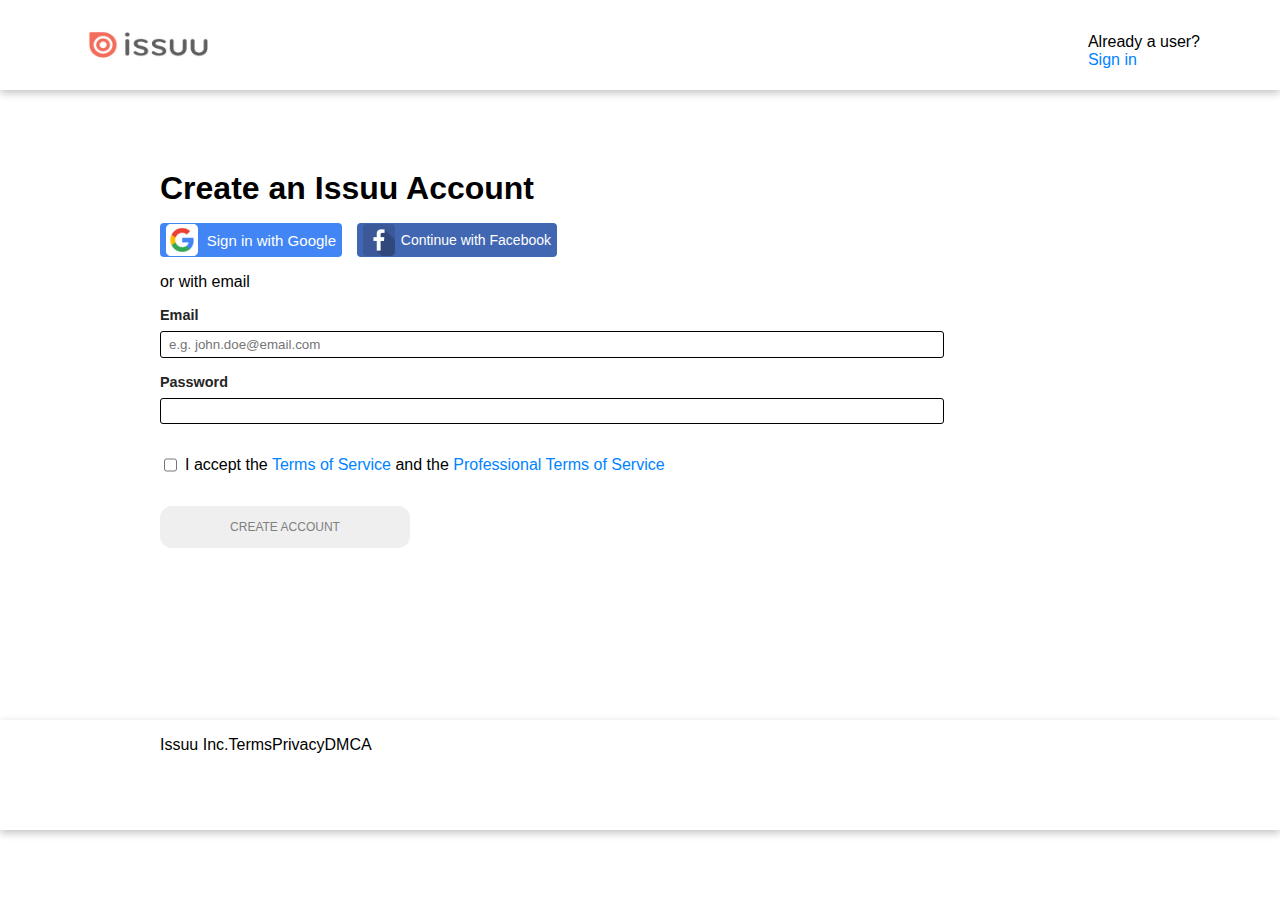
==== ejerciciosS2/assets1/index.html @ c568428a "first commit" ====
<!DOCTYPE html>
<html lang="en">
  <head>
    <meta charset="UTF-8" />
    <meta http-equiv="X-UA-Compatible" content="IE=edge" />
    <meta name="viewport" content="width=device-width, initial-scale=1.0" />
    <!-- Icon for the tab bar-->
    <link
      rel="icon"
      type="image.png"
      href="./images/icons8-issuu-48.png"
      alt="issuu icon"
    />
    <!--Link to CSS-->
    <link rel="stylesheet" href="./styles.css" />
    <title>Sign in to Issuu | Easy-To-Use Content & Distribution Tools</title>
  </head>
  <body>
    <!--This is the header-->
    <header>
      <nav class="header">
        <img
          src="./images/issuu-logo-horizontal-colour.jpg"
          class="header__image"
          alt="issuu logo"
        />
        <p class="header__text">
          Already a user?<a
            href="#signIn"
            class="header__text header__text--decoration"
            >Sign in</a
          >
        </p>
      </nav>
    </header>
    <!--This is the main section-->
    <main>
      <section class="section1">
        <h1 class="section__title">Create an Issuu Account</h1>
        <div class="section__buttons">
          <button class="section__button-google" type="button">
            <img src="./images/google_icon.png" />Sign in with Google
          </button>
          <button class="section__button-facebook" type="button">
            <img
              class="section__image-facebook--size"
              src="./images/facebook_icon.png"
            />Continue with Facebook
          </button>
        </div>
        <p>or with <a class="section__email-link" href="#email">email</a></p>

        <form class="form__signup" action="/action_page.php">
          <!--<div class="form__item-email">-->
          <label class="form__label" for="email">Email</label>
          <input
            class="form__input-email"
            type="email"
            id="email"
            name="user_email"
            placeholder="e.g. john.doe@email.com"
          />
          <!--</div>-->

          <!--<div class="form__item-password">-->
          <label class="form__label" for="password">Password</label>
          <input
            class="form__input-password"
            type="password"
            id="password"
            name="user_pwd"
            placeholder=""
          />
          <!-- </div>-->

          <div class="checkbox">
            <input
              class="form__checkbox-input"
              type="checkbox"
              id="terms"
              name="user_terms"
            />
            <!--class="form__label"-->
            <p>
              I accept the <a class="item__hyperlink">Terms of Service</a> and
              the
              <a class="item__hyperlink">Professional Terms of Service</a>
            </p>
          </div>
        </form>
        <button class="button__signup">create account</button>
      </section>
    </main>

    <!--This is the footer-->
    <footer>
      <div class="footer">
        <p>Issuu Inc.</p>
        <p>Terms</p>
        <p>Privacy</p>
        <p>DMCA</p>
      </div>
    </footer>
  </body>
</html>
---- ejerciciosS2/assets1/styles.css ----
html,body{
  font-family: 'Roboto', sans-serif;
  margin: 0;
  padding: 0;
}

/*This is the header*/
.header {
  margin: 0;
  background-color: #ffffff;
  box-shadow: rgba(0, 0, 0, 0.24) 0px 3px 8px;
  display: flex;
  flex-direction: row;
  flex-wrap: wrap;
  justify-content: space-between;
  align-items: center;
}

.header__image {
  margin-left: 3rem;
  height: 90px;
  width: 200px;
}

/*This could be much simpler?*/
.header__text{
  margin-right: 5rem;
  margin-top: 1.8rem;
  display: table-cell;
}

.header__text--decoration {
  text-decoration: none;
  color: rgb(0, 132, 255);
}


/*This is the main section*/
main {
  max-width: 100vw;
  min-height: 70vh;
  /*display: flex;*/
}

.section1 {
  margin-left: 10rem;
  display: flex;
  flex-direction: column;
  /*flex-wrap: nowrap;
  justify-content: flex-start;
  align-items: flex-start;
  align-content: center;*/
}

.section__title {
  margin-top: 5rem;
  margin-bottom: 1rem;
}

.section__buttons {
  display: flex;
  gap: 15px;
}

.section__button-google {
  background-color: #4285f4;
  color: white;
  border-width: 0;
  border-radius: 4px;
  width: 182px;
  font-size: 15px;
  display: flex;
  align-items: center;
  justify-content: space-between;
}

.section__button-google:hover {
  cursor: pointer;
}

.section__button-facebook {
  background-color: #4267b2;
  color: white;
  border-width: 0;
  border-radius: 4px;
  width: 200px;
  font-size: 14px;
  display: flex;
  align-items: center;
  justify-content: space-between;
}

.section__image-facebook--size {
  height: 2rem;
}

.section__button-facebook:hover {
  cursor: pointer;
}

.section__email-link{
  text-decoration: none;
  color: black;
}

/*
.section__buttong:hover {
  background-color: #4285f4;
}

.button:active {
  background-color: #4285f4;
  box-shadow: 0 5px #4285f4;
  transform: translateY(4px);
}
*/

.form__signup{
  display: flex;
  flex-direction: column;
  max-width: 70%;
}

/*.form__item-email{
  display: flex;
  flex-direction: column;
  gap: 5px;
  width: 70%;
  border-radius: 2px;
  margin-bottom: .5rem;
}*/

.form__input-email{
  margin-bottom: 1rem;
}

/*.form__item-password{
  display: flex;
  flex-direction: column;
  gap: 10px;
  width: 70%;
  margin-bottom: .5px;
}*/

.form__input-password{
  margin-bottom: 1rem;
}

.form__checkbox-input{
  background-color: #ffffff;
  border: solid 1px #ffffff;
  padding: .7rem;
  border-radius: 3px;
}

.item__hyperlink{
  text-decoration: none;
  color: rgb(0, 132, 255);
}
.item__hyperlink:hover{
  cursor: pointer;
}

.button__signup{
  margin-top: 1rem;
  color: grey;
  padding: 14px 40px;
  border-width: 0;
  border-radius: 12px;
  font-size: 12px;
  display: flex;
  width: 250px;
  text-align: center;
  text-transform:uppercase;
  justify-content: center;
  cursor: pointer;
}

.form__label{
  font-size: 0.9rem;
  font-weight: 600;
  color: rgb(37, 37, 37);
  margin-bottom:.5rem;
}

.form__input-email, .form__input-password{
  padding: 0.3rem 1rem;
  border: solid 1px black;
  border-radius: 3px;
  outline: none;
  transition: ease-in 0.3s;
}

.form__input-email, .form__input-password{
  margin-left: 0rem;
  padding-left: 0.5rem;
}

.checkbox{
  display: flex;
}

.form__checkbox-input{
  margin-right: 0.5rem;
  background-color: white;
  border: solid 1px grey;
  padding:0.7rem;
  border-radius: 3px;

}

/**/
footer{
  background-color: #ffffff;
  box-shadow: rgba(0, 0, 0, 0.24) 0px 3px 8px;
  height: 110px;
}


.footer {
  margin-left: 10rem;
  margin-bottom: 2rem;
  display: flex;
  flex-direction: row;
  justify-content: flex-start;
  align-items: flex-end;
}
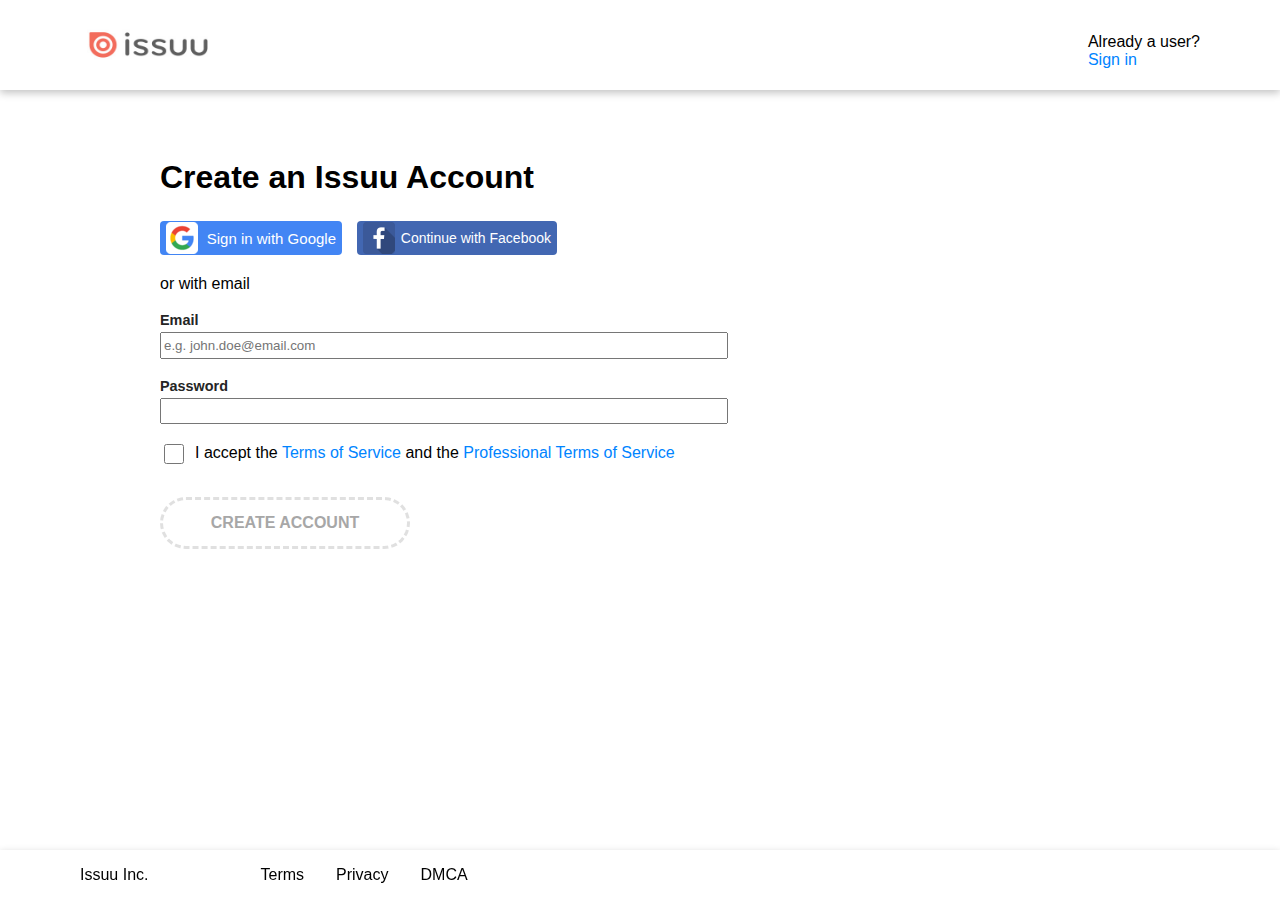
==== commit 3fd902c6: "ejercicioS2 assets1-final" ====
--- a/ejerciciosS2/assets1/index.html
+++ b/ejerciciosS2/assets1/index.html
@@ -19,15 +19,16 @@
     <!--This is the header-->
     <header>
       <nav class="header">
+        <!--Create an SVG instead-->
         <img
           src="./images/issuu-logo-horizontal-colour.jpg"
           class="header__image"
           alt="issuu logo"
         />
-        <p class="header__text">
+        <p class="header__text-signin">
           Already a user?<a
             href="#signIn"
-            class="header__text header__text--decoration"
+            class="header__text-signin header__text-signin--decoration"
             >Sign in</a
           >
         </p>
@@ -35,67 +36,63 @@
     </header>
     <!--This is the main section-->
     <main>
-      <section class="section1">
-        <h1 class="section__title">Create an Issuu Account</h1>
-        <div class="section__buttons">
-          <button class="section__button-google" type="button">
+      <form class="form-signup" action="/action_page.php">
+        <h1>Create an Issuu Account</h1>
+        <div class="form-signup__buttons">
+          <button class="form-signup__button-google" type="button" href="#">
             <img src="./images/google_icon.png" />Sign in with Google
           </button>
-          <button class="section__button-facebook" type="button">
+          <button class="form-signup__button-facebook" type="button" href="#">
             <img
-              class="section__image-facebook--size"
+              class="form-signup___image-facebook--size"
               src="./images/facebook_icon.png"
             />Continue with Facebook
           </button>
         </div>
-        <p>or with <a class="section__email-link" href="#email">email</a></p>
-
-        <form class="form__signup" action="/action_page.php">
-          <!--<div class="form__item-email">-->
-          <label class="form__label" for="email">Email</label>
+        <p>
+          or with
+          <a class="form-signup__email-link" href="#">email</a>
+        </p>
+        <label class="form-signup__label" for="email">Email</label>
+        <input
+          class="form-signup__input-email"
+          type="email"
+          id="email"
+          name="user_email"
+          placeholder="e.g. john.doe@email.com"
+          required
+        />
+        <label class="form-signup__label" for="password">Password</label>
+        <input
+          class="form-signup__input-password"
+          type="password"
+          id="password"
+          name="user_pwd"
+          required
+        />
+        <div class="form-signup__checkbox">
           <input
-            class="form__input-email"
-            type="email"
-            id="email"
-            name="user_email"
-            placeholder="e.g. john.doe@email.com"
+            class="form-signup__checkbox-input"
+            type="checkbox"
+            id="checkbox"
+            name="user_terms"
+            required
           />
-          <!--</div>-->
-
-          <!--<div class="form__item-password">-->
-          <label class="form__label" for="password">Password</label>
-          <input
-            class="form__input-password"
-            type="password"
-            id="password"
-            name="user_pwd"
-            placeholder=""
-          />
-          <!-- </div>-->
-
-          <div class="checkbox">
-            <input
-              class="form__checkbox-input"
-              type="checkbox"
-              id="terms"
-              name="user_terms"
-            />
-            <!--class="form__label"-->
-            <p>
-              I accept the <a class="item__hyperlink">Terms of Service</a> and
-              the
-              <a class="item__hyperlink">Professional Terms of Service</a>
-            </p>
-          </div>
-        </form>
+          <p>
+            I accept the
+            <a href="#" class="item__hyperlink">Terms of Service</a> and the
+            <a href="#" class="item__hyperlink"
+              >Professional Terms of Service</a
+            >
+          </p>
+        </div>
         <button class="button__signup">create account</button>
-      </section>
+      </form>
     </main>
-
     <!--This is the footer-->
     <footer>
-      <div class="footer">
-        <p>Issuu Inc.</p>
+      <p>Issuu Inc.</p>
+      <div class="footer__links">
         <p>Terms</p>
         <p>Privacy</p>
         <p>DMCA</p>
--- a/ejerciciosS2/assets1/styles.css
+++ b/ejerciciosS2/assets1/styles.css
@@ -1,68 +1,49 @@
-html,body{
-  font-family: 'Roboto', sans-serif;
+/*GLOBAL*/
+html,
+body {
+  font-family: "Roboto", sans-serif;
   margin: 0;
   padding: 0;
 }
-
-/*This is the header*/
+/*HEADER SECTION*/
 .header {
   margin: 0;
-  background-color: #ffffff;
-  box-shadow: rgba(0, 0, 0, 0.24) 0px 3px 8px;
   display: flex;
   flex-direction: row;
-  flex-wrap: wrap;
   justify-content: space-between;
   align-items: center;
+  box-shadow: rgba(0, 0, 0, 0.24) 0px 3px 8px;
 }
-
 .header__image {
   margin-left: 3rem;
   height: 90px;
   width: 200px;
 }
-
-/*This could be much simpler?*/
-.header__text{
+.header__text-signin,
+.header__text-signin--decoration {
   margin-right: 5rem;
   margin-top: 1.8rem;
   display: table-cell;
+  text-decoration: none;
 }
-
-.header__text--decoration {
-  text-decoration: none;
+.header__text-signin--decoration {
   color: rgb(0, 132, 255);
 }
 
-
-/*This is the main section*/
-main {
-  max-width: 100vw;
-  min-height: 70vh;
-  /*display: flex;*/
-}
-
-.section1 {
-  margin-left: 10rem;
+/*MAIN SECTION*/
+.form-signup {
+  width: 75%;
+  padding: 3rem;
+  margin: auto;
   display: flex;
   flex-direction: column;
-  /*flex-wrap: nowrap;
-  justify-content: flex-start;
-  align-items: flex-start;
-  align-content: center;*/
+  gap: 3.5px;
 }
-
-.section__title {
-  margin-top: 5rem;
-  margin-bottom: 1rem;
-}
-
-.section__buttons {
+.form-signup__buttons {
   display: flex;
   gap: 15px;
 }
-
-.section__button-google {
+.form-signup__button-google {
   background-color: #4285f4;
   color: white;
   border-width: 0;
@@ -72,13 +53,9 @@
   display: flex;
   align-items: center;
   justify-content: space-between;
-}
-
-.section__button-google:hover {
   cursor: pointer;
 }
-
-.section__button-facebook {
+.form-signup__button-facebook {
   background-color: #4267b2;
   color: white;
   border-width: 0;
@@ -88,140 +65,78 @@
   display: flex;
   align-items: center;
   justify-content: space-between;
+  cursor: pointer;
 }
-
-.section__image-facebook--size {
+.form-signup__image-facebook--size {
   height: 2rem;
 }
-
-.section__button-facebook:hover {
-  cursor: pointer;
+.form-signup__label {
+  font-size: 0.9rem;
+  font-weight: 600;
+  color: rgb(37, 37, 37);
 }
-
-.section__email-link{
+.form-signup__email-link {
   text-decoration: none;
   color: black;
 }
-
-/*
-.section__buttong:hover {
-  background-color: #4285f4;
+.form-signup__input-password,
+.form-signup__input-email{
+  width: 35rem;
+  height: 1.3rem;
 }
-
-.button:active {
-  background-color: #4285f4;
-  box-shadow: 0 5px #4285f4;
-  transform: translateY(4px);
-}
-*/
-
-.form__signup{
-  display: flex;
-  flex-direction: column;
-  max-width: 70%;
-}
-
-/*.form__item-email{
-  display: flex;
-  flex-direction: column;
-  gap: 5px;
-  width: 70%;
-  border-radius: 2px;
-  margin-bottom: .5rem;
-}*/
-
-.form__input-email{
+.form-signup__input-email {
   margin-bottom: 1rem;
 }
-
-/*.form__item-password{
+.form-signup__checkbox {
   display: flex;
-  flex-direction: column;
-  gap: 10px;
-  width: 70%;
-  margin-bottom: .5px;
-}*/
-
-.form__input-password{
-  margin-bottom: 1rem;
+  flex-direction: row;
+  gap: .5rem;
 }
-
-.form__checkbox-input{
-  background-color: #ffffff;
-  border: solid 1px #ffffff;
-  padding: .7rem;
-  border-radius: 3px;
+.form-signup__checkbox-input{
+  margin-top: 1rem;
+  border: 1px solid black;
+  width: 20px;
+  height: 20px;
 }
-
-.item__hyperlink{
+.item__hyperlink {
   text-decoration: none;
   color: rgb(0, 132, 255);
-}
-.item__hyperlink:hover{
   cursor: pointer;
 }
-
-.button__signup{
+.button__signup {
   margin-top: 1rem;
-  color: grey;
+  color: rgb(167, 167, 167);
+  background-color: white;
   padding: 14px 40px;
-  border-width: 0;
-  border-radius: 12px;
+  border: 3px dashed rgb(224, 224, 224);
+  border-radius: 3rem;
   font-size: 12px;
   display: flex;
   width: 250px;
   text-align: center;
-  text-transform:uppercase;
+  text-transform: uppercase;
+  font-size: 1rem;
+  font-weight: 800;
+  cursor: pointer;
   justify-content: center;
-  cursor: pointer;
 }
 
-.form__label{
-  font-size: 0.9rem;
-  font-weight: 600;
-  color: rgb(37, 37, 37);
-  margin-bottom:.5rem;
-}
-
-.form__input-email, .form__input-password{
-  padding: 0.3rem 1rem;
-  border: solid 1px black;
-  border-radius: 3px;
-  outline: none;
-  transition: ease-in 0.3s;
-}
-
-.form__input-email, .form__input-password{
-  margin-left: 0rem;
-  padding-left: 0.5rem;
-}
-
-.checkbox{
-  display: flex;
-}
-
-.form__checkbox-input{
-  margin-right: 0.5rem;
-  background-color: white;
-  border: solid 1px grey;
-  padding:0.7rem;
-  border-radius: 3px;
-
-}
-
-/**/
-footer{
-  background-color: #ffffff;
-  box-shadow: rgba(0, 0, 0, 0.24) 0px 3px 8px;
-  height: 110px;
-}
-
-
-.footer {
-  margin-left: 10rem;
-  margin-bottom: 2rem;
+/*FOOTER*/
+footer {
+  position: fixed;
+  bottom: 0;
+  left: 0;
+  right: 0;
+  padding: 0rem 5rem;
+  box-shadow: rgba(0, 0, 0, .24) 0px 3px 8px;
   display: flex;
   flex-direction: row;
-  justify-content: flex-start;
-  align-items: flex-end;
+  justify-content: left;
+  align-items: center;
+  gap: 1rem;
 }
+.footer__links{
+  margin-left: 6rem;
+  display: flex;
+  gap: 2rem;
+}